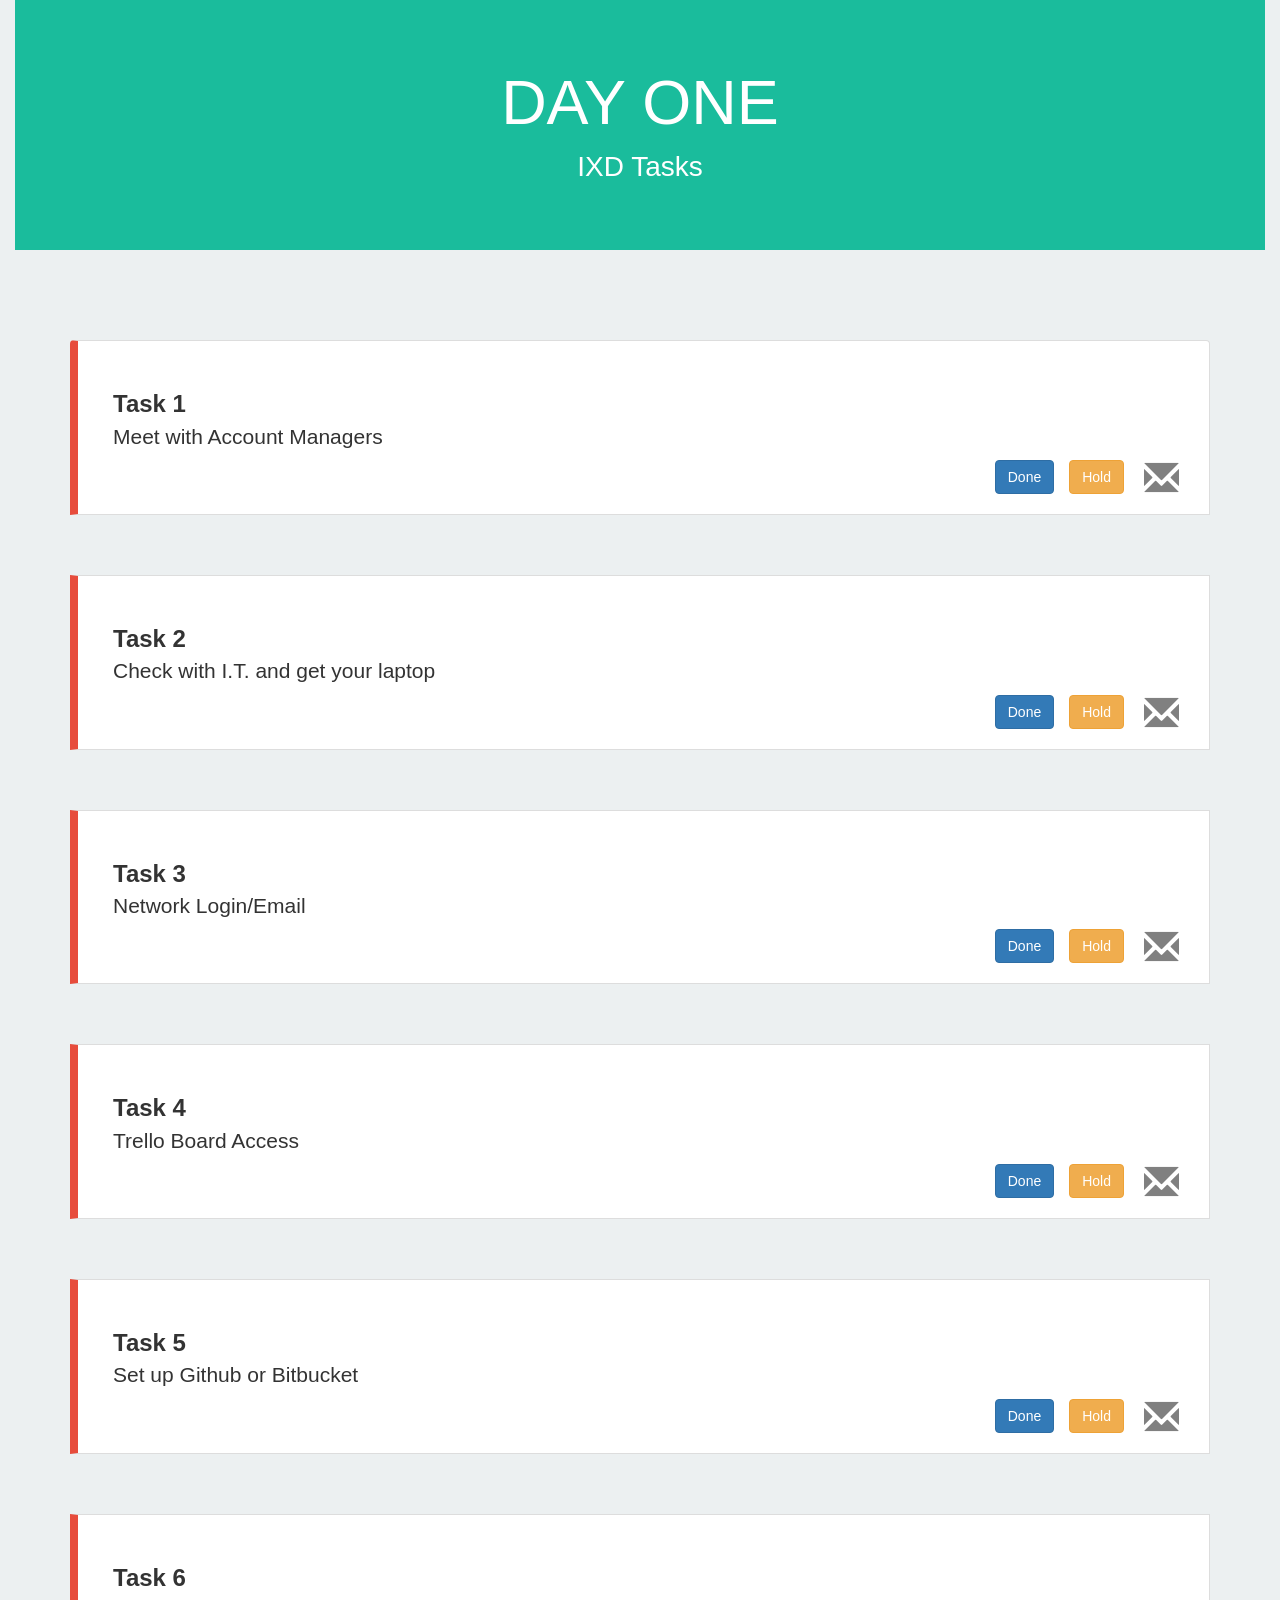
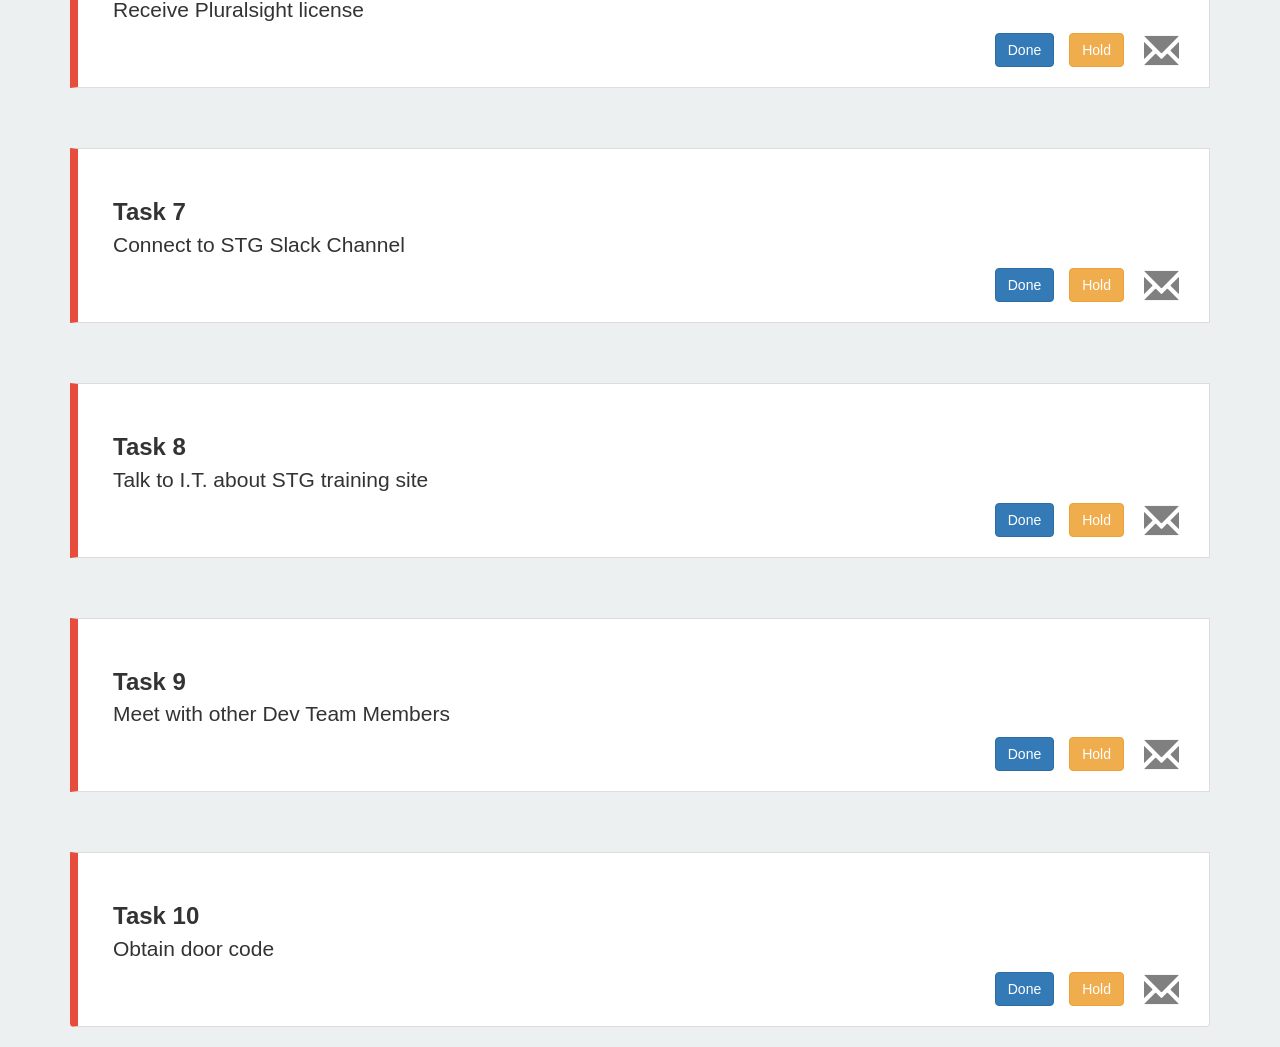
==== src/main/resources/public/TaskList1.html @ a4fdae67 "Added Tasks Pages. Changed add user button color." ====
<!DOCTYPE html>
<html lang="en">
<head>
    <meta charset="UTF-8">
    <title>Day One</title>
    <link rel="stylesheet" href="https://maxcdn.bootstrapcdn.com/bootstrap/3.3.7/css/bootstrap.min.css">
    <style>
        body {
            background-color: #ecf0f1;
        }
        .container-fluid .jumbotron {
            border-radius: 0;
        }
        .jumbotron {
            background-color: #1abc9c;
            color: #fff;
        }
        img {
            float: left;
            margin-right:15px;
            height: 50px;
            width: 50px;
        }
        .list-group, .jumbotron {
            /*box-shadow: 0px 1px 23px 2px rgba(0,0,0,0.34);*/
        }
        .list-group-item {
            border-left: 8px solid #e74c3c;
            margin-top: 60px;
            margin-bottom: 30px;
        }
        h3 {
            font-weight: bold;
        }
        .list-group-item h3 {
            margin: 40px 0 0 20px;
        }
        .list-group-item p {
            margin:  5px 0 10px 20px;
        }
        .btn {
            margin: 0 10px 10px 10px;
        }
        span {
            font-size: 35px;
            margin-left: 10px;
            margin-right: 15px;
            color: gray;
            cursor: pointer;
        }
    </style>
</head>
<body>
<div class="container-fluid">
    <div class="jumbotron text-center">
        <h1>DAY ONE</h1>
        <p style="font-size: 28px;">IXD Tasks</p>
    </div>
    <div class="container">
    <ul class="list-group">
        <li class="list-group-item clearfix">
            <!--<img class="img-responsive img-rounded" src="http://placehold.it/50/163a63" alt=""/>-->
            <h3 class="list-group-item-heading">Task 1</h3>
            <p class="list-group-item-text lead">
                Meet with Account Managers
                <br />
            </p>
            <div class="btn-toolbar pull-right" role="toolbar" aria-label="">
                <a href="#" class="btn btn-primary">Done</a>
                <a href="#" class="btn btn-warning">Hold</a>
                <span class="glyphicon glyphicon-envelope" aria-hidden="true"></span>
            </div>
        </li>
        <li class="list-group-item clearfix">
            <!--<img class="img-responsive img-rounded" src="http://placehold.it/50/163a63" alt=""/>-->
            <h3 class="list-group-item-heading">Task 2</h3>
            <p class="list-group-item-text lead">
                Check with I.T. and get your laptop
                <br />
            </p>
            <div class="btn-toolbar pull-right" role="toolbar" aria-label="">
                <a href="#" class="btn btn-primary">Done</a>
                <a href="#" class="btn btn-warning">Hold</a>
                <span class="glyphicon glyphicon-envelope" aria-hidden="true"></span>
            </div>
        </li>
        <li class="list-group-item clearfix">
            <!--<img class="img-responsive img-rounded" src="http://placehold.it/50/163a63" alt=""/>-->
            <h3 class="list-group-item-heading">Task 3</h3>
            <p class="list-group-item-text lead">
                Network Login/Email
                <br />
            </p>
            <div class="btn-toolbar pull-right" role="toolbar" aria-label="">
                <a href="#" class="btn btn-primary">Done</a>
                <a href="#" class="btn btn-warning">Hold</a>
                <span class="glyphicon glyphicon-envelope" aria-hidden="true"></span>
            </div>
        </li>
        <li class="list-group-item clearfix">
            <!--<img class="img-responsive img-rounded" src="http://placehold.it/50/163a63" alt=""/>-->
            <h3 class="list-group-item-heading">Task 4</h3>
            <p class="list-group-item-text lead">
                Trello Board Access
                <br />
            </p>
            <div class="btn-toolbar pull-right" role="toolbar" aria-label="">
                <a href="#" class="btn btn-primary">Done</a>
                <a href="#" class="btn btn-warning">Hold</a>
                <span class="glyphicon glyphicon-envelope" aria-hidden="true"></span>
            </div>
        </li>
        <li class="list-group-item clearfix">
            <!--<img class="img-responsive img-rounded" src="http://placehold.it/50/163a63" alt=""/>-->
            <h3 class="list-group-item-heading">Task 5</h3>
            <p class="list-group-item-text lead">
                Set up Github or Bitbucket
                <br />
            </p>
            <div class="btn-toolbar pull-right" role="toolbar" aria-label="">
                <a href="#" class="btn btn-primary">Done</a>
                <a href="#" class="btn btn-warning">Hold</a>
                <span class="glyphicon glyphicon-envelope" aria-hidden="true"></span>
            </div>
        </li>
        <li class="list-group-item clearfix">
            <!--<img class="img-responsive img-rounded" src="http://placehold.it/50/163a63" alt=""/>-->
            <h3 class="list-group-item-heading">Task 6</h3>
            <p class="list-group-item-text lead">
                Receive Pluralsight license
                <br />
            </p>
            <div class="btn-toolbar pull-right" role="toolbar" aria-label="">
                <a href="#" class="btn btn-primary">Done</a>
                <a href="#" class="btn btn-warning">Hold</a>
                <span class="glyphicon glyphicon-envelope" aria-hidden="true"></span>
            </div>
        </li>
        <li class="list-group-item clearfix">
            <!--<img class="img-responsive img-rounded" src="http://placehold.it/50/163a63" alt=""/>-->
            <h3 class="list-group-item-heading">Task 7</h3>
            <p class="list-group-item-text lead">
                Connect to STG Slack Channel
                <br />
            </p>
            <div class="btn-toolbar pull-right" role="toolbar" aria-label="">
                <a href="#" class="btn btn-primary">Done</a>
                <a href="#" class="btn btn-warning">Hold</a>
                <span class="glyphicon glyphicon-envelope" aria-hidden="true"></span>
            </div>
        </li>
        <li class="list-group-item clearfix">
            <!--<img class="img-responsive img-rounded" src="http://placehold.it/50/163a63" alt=""/>-->
            <h3 class="list-group-item-heading">Task 8</h3>
            <p class="list-group-item-text lead">
                Talk to I.T. about STG training site
                <br />
            </p>
            <div class="btn-toolbar pull-right" role="toolbar" aria-label="">
                <a href="#" class="btn btn-primary">Done</a>
                <a href="#" class="btn btn-warning">Hold</a>
                <span class="glyphicon glyphicon-envelope" aria-hidden="true"></span>
            </div>
        </li>
        <li class="list-group-item clearfix">
            <!--<img class="img-responsive img-rounded" src="http://placehold.it/50/163a63" alt=""/>-->
            <h3 class="list-group-item-heading">Task 9</h3>
            <p class="list-group-item-text lead">
                Meet with other Dev Team Members
                <br />
            </p>
            <div class="btn-toolbar pull-right" role="toolbar" aria-label="">
                <a href="#" class="btn btn-primary">Done</a>
                <a href="#" class="btn btn-warning">Hold</a>
                <span class="glyphicon glyphicon-envelope" aria-hidden="true"></span>
            </div>
        </li>
        <li class="list-group-item clearfix">
            <!--<img class="img-responsive img-rounded" src="http://placehold.it/50/163a63" alt=""/>-->
            <h3 class="list-group-item-heading">Task 10</h3>
            <p class="list-group-item-text lead">
                Obtain door code
                <br />
            </p>
            <div class="btn-toolbar pull-right" role="toolbar" aria-label="">
                <a href="#" class="btn btn-primary">Done</a>
                <a href="#" class="btn btn-warning">Hold</a>
                <span class="glyphicon glyphicon-envelope" aria-hidden="true"></span>
            </div>
        </li>
    </ul>
    </div>
</div>
</body>
</html>
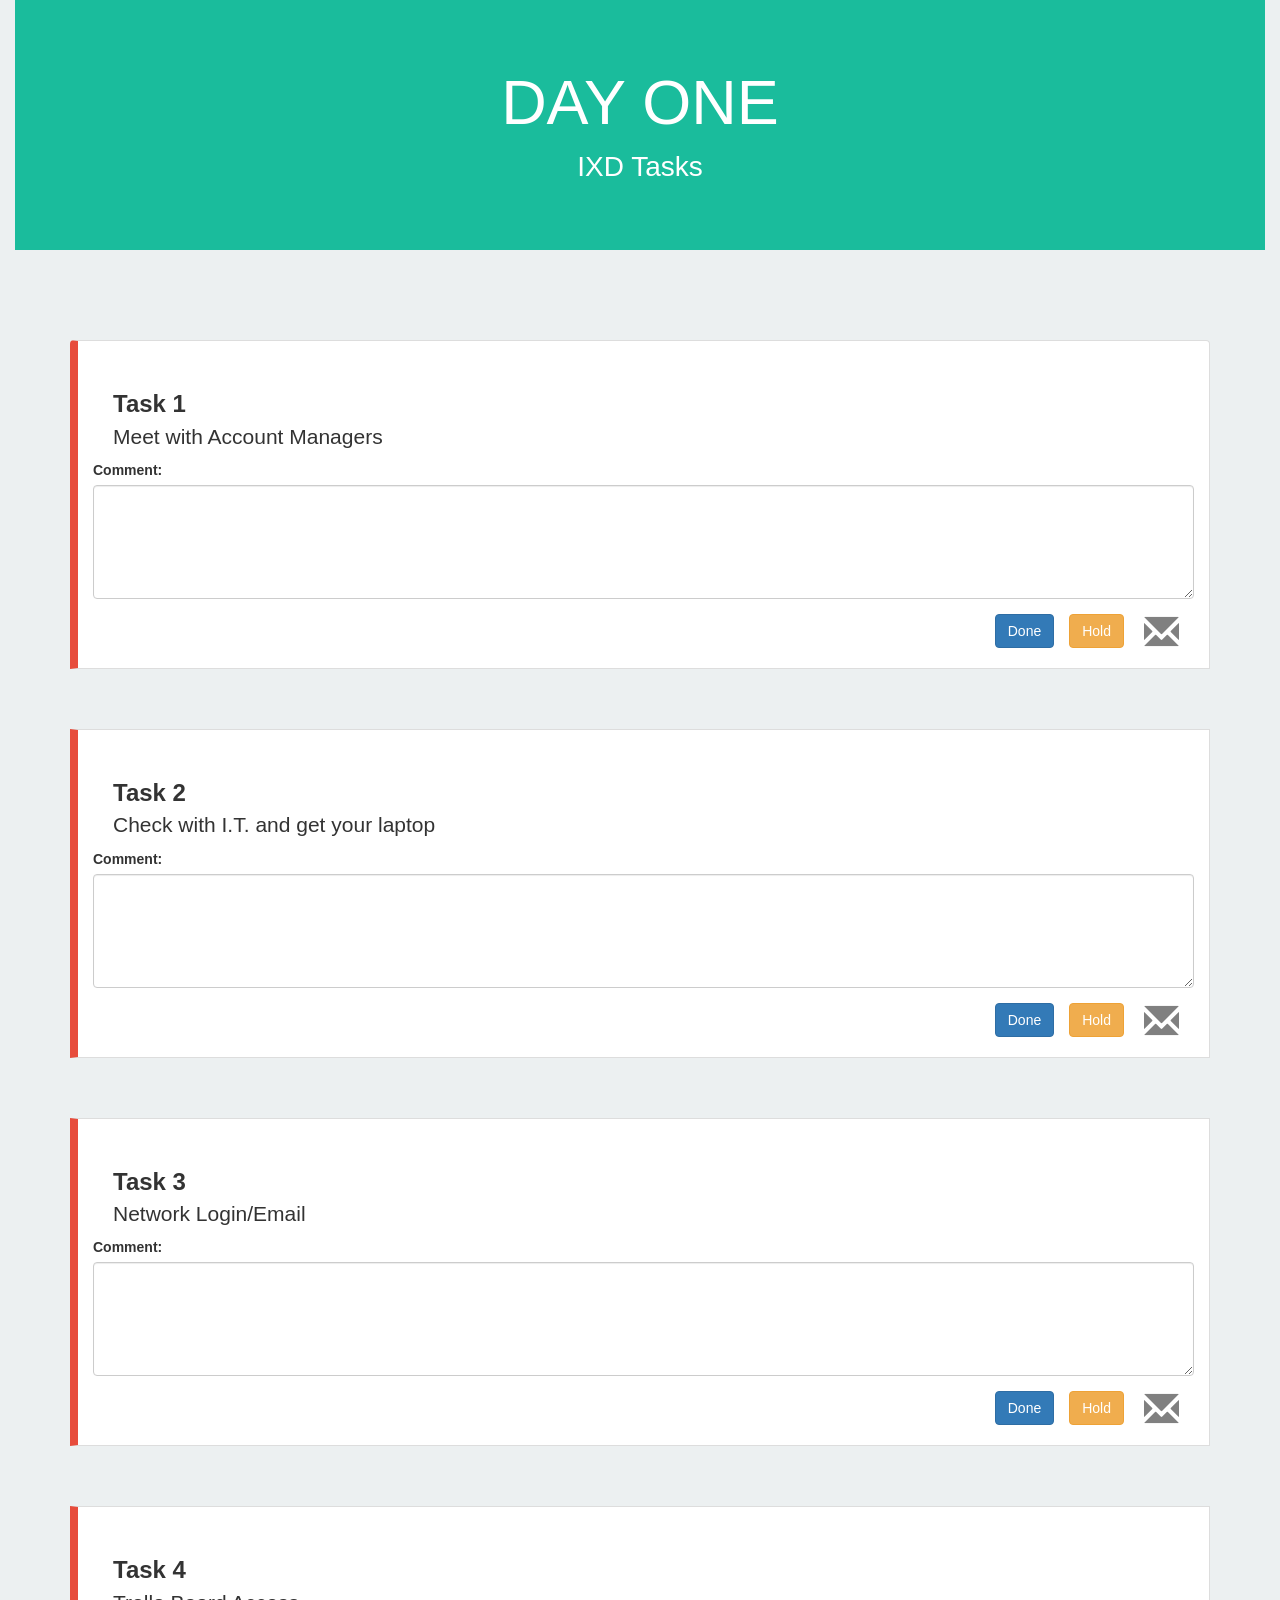
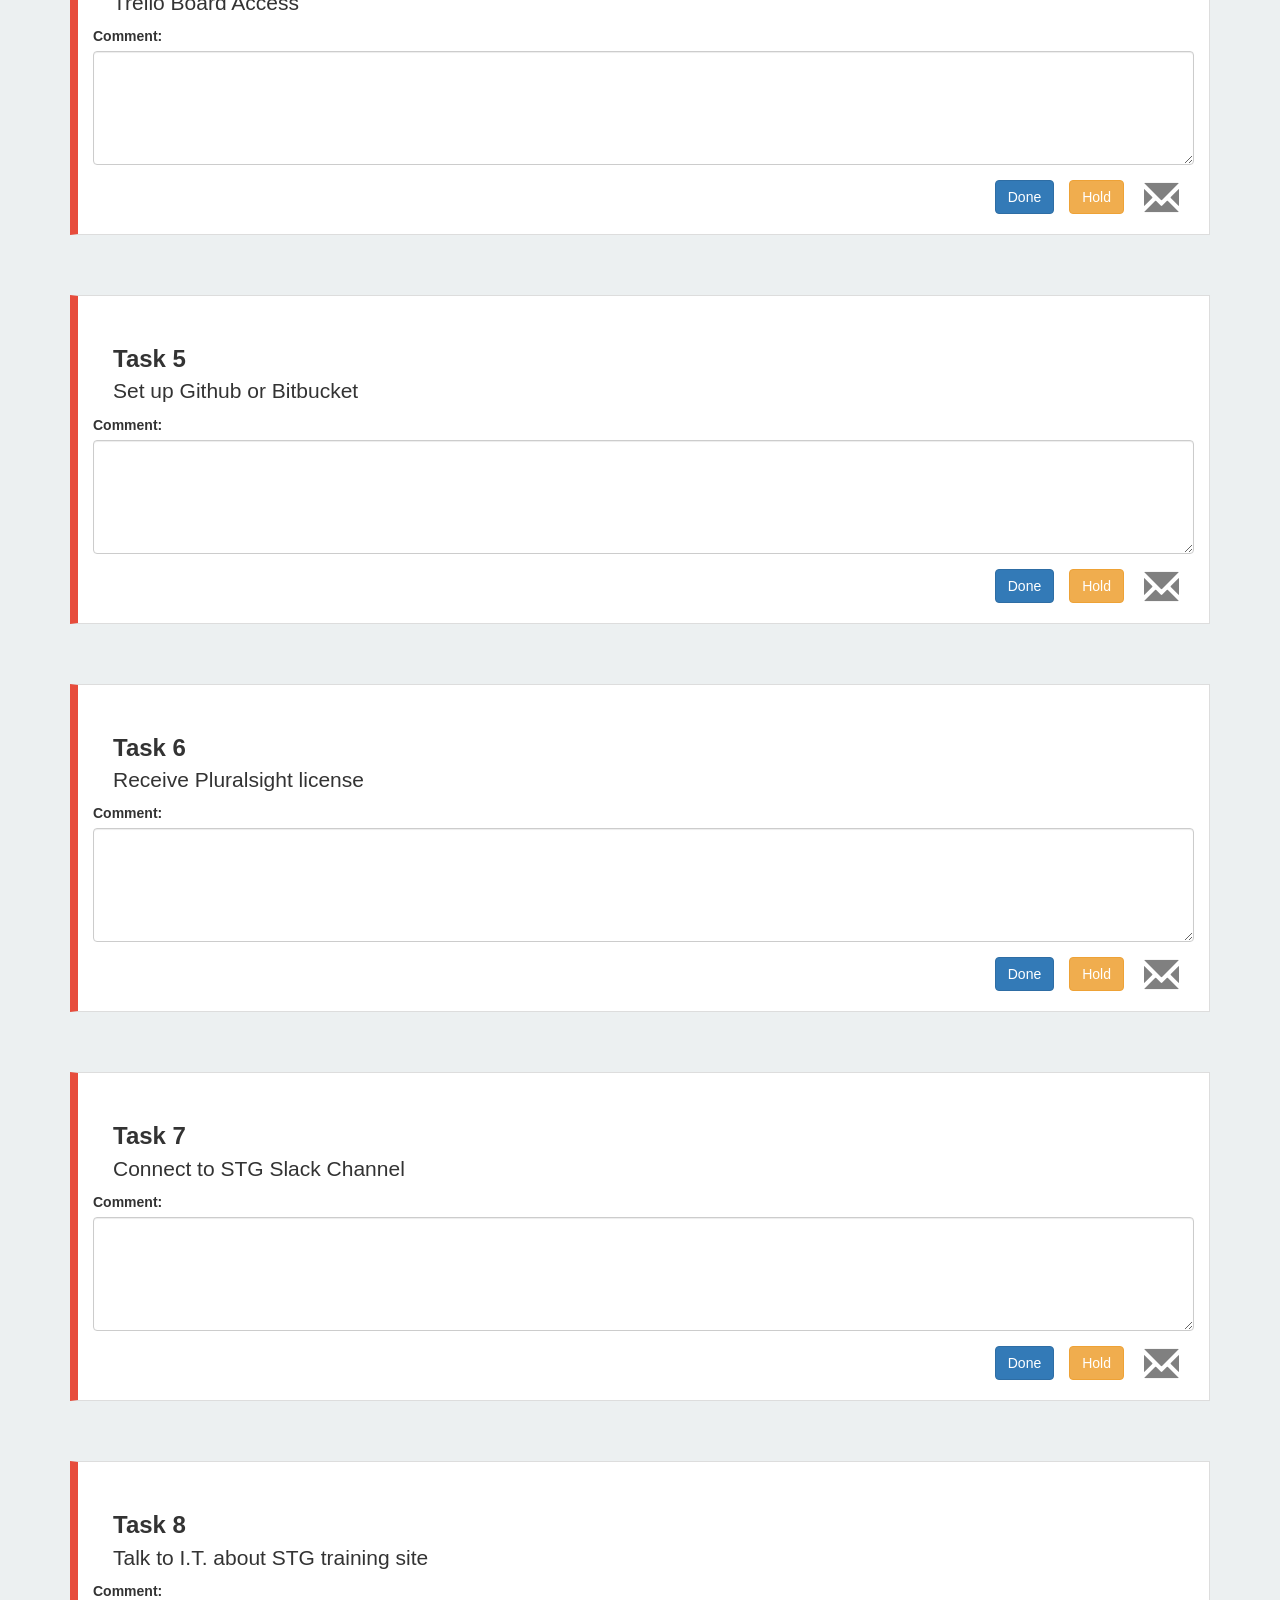
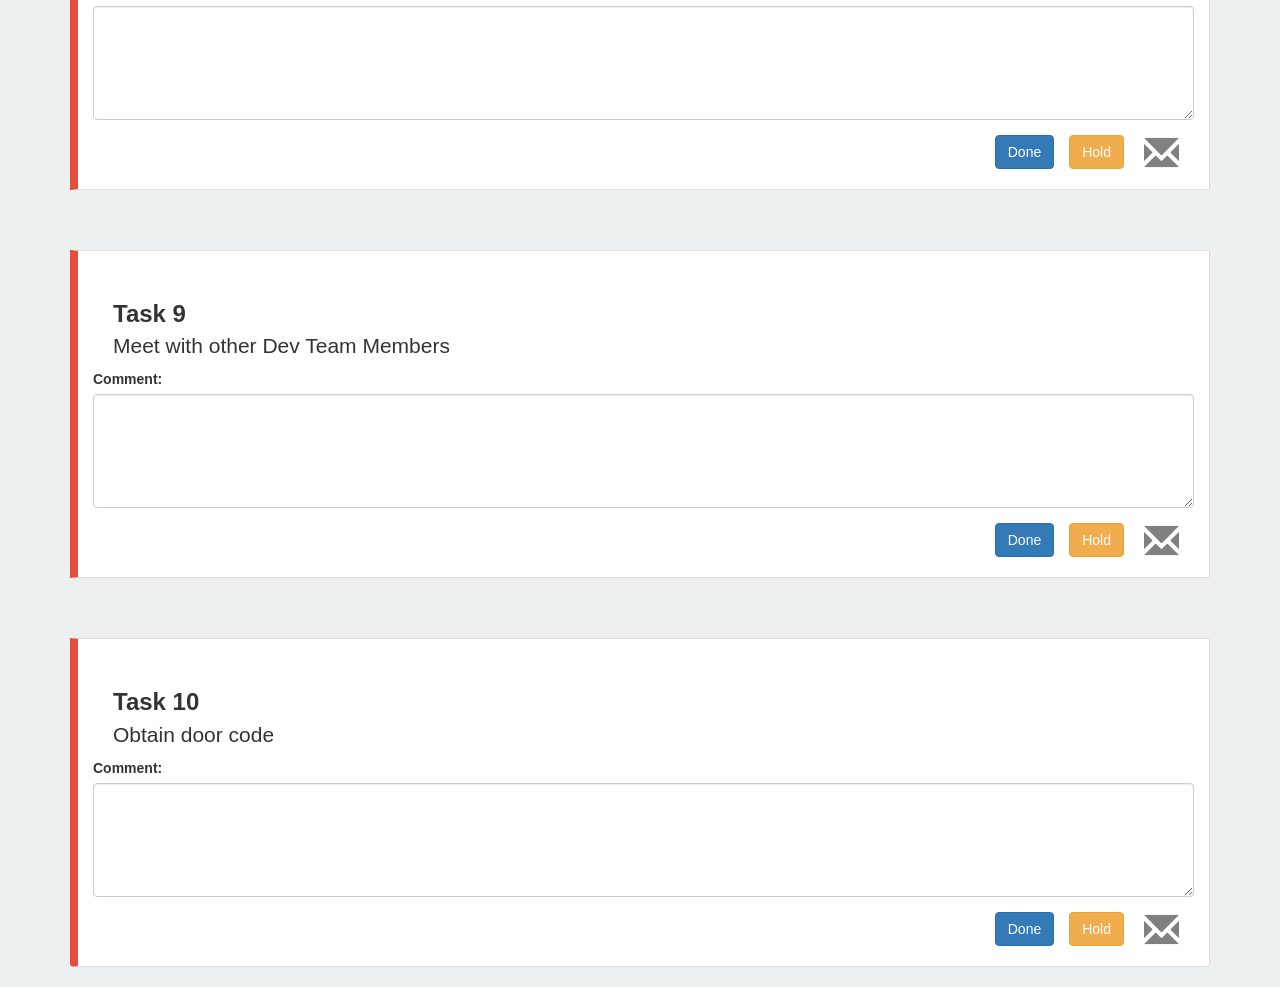
==== commit 259e49b5: "Added Tasks Pages. Changed add user button color." ====
--- a/src/main/resources/public/TaskList1.html
+++ b/src/main/resources/public/TaskList1.html
@@ -48,6 +48,7 @@
             color: gray;
             cursor: pointer;
         }
+
     </style>
 </head>
 <body>
@@ -64,6 +65,10 @@
             <p class="list-group-item-text lead">
                 Meet with Account Managers
                 <br />
+            <div class="form-group">
+                <label for="comment">Comment:</label>
+                <textarea class="form-control" rows="5" id="comment"></textarea>
+            </div>
             </p>
             <div class="btn-toolbar pull-right" role="toolbar" aria-label="">
                 <a href="#" class="btn btn-primary">Done</a>
@@ -77,6 +82,10 @@
             <p class="list-group-item-text lead">
                 Check with I.T. and get your laptop
                 <br />
+            <div class="form-group">
+                <label for="comment">Comment:</label>
+                <textarea class="form-control" rows="5" id="comment"></textarea>
+            </div>
             </p>
             <div class="btn-toolbar pull-right" role="toolbar" aria-label="">
                 <a href="#" class="btn btn-primary">Done</a>
@@ -90,6 +99,10 @@
             <p class="list-group-item-text lead">
                 Network Login/Email
                 <br />
+            <div class="form-group">
+                <label for="comment">Comment:</label>
+                <textarea class="form-control" rows="5" id="comment"></textarea>
+            </div>
             </p>
             <div class="btn-toolbar pull-right" role="toolbar" aria-label="">
                 <a href="#" class="btn btn-primary">Done</a>
@@ -103,6 +116,10 @@
             <p class="list-group-item-text lead">
                 Trello Board Access
                 <br />
+            <div class="form-group">
+                <label for="comment">Comment:</label>
+                <textarea class="form-control" rows="5" id="comment"></textarea>
+            </div>
             </p>
             <div class="btn-toolbar pull-right" role="toolbar" aria-label="">
                 <a href="#" class="btn btn-primary">Done</a>
@@ -116,6 +133,10 @@
             <p class="list-group-item-text lead">
                 Set up Github or Bitbucket
                 <br />
+            <div class="form-group">
+                <label for="comment">Comment:</label>
+                <textarea class="form-control" rows="5" id="comment"></textarea>
+            </div>
             </p>
             <div class="btn-toolbar pull-right" role="toolbar" aria-label="">
                 <a href="#" class="btn btn-primary">Done</a>
@@ -129,6 +150,10 @@
             <p class="list-group-item-text lead">
                 Receive Pluralsight license
                 <br />
+            <div class="form-group">
+                <label for="comment">Comment:</label>
+                <textarea class="form-control" rows="5" id="comment"></textarea>
+            </div>
             </p>
             <div class="btn-toolbar pull-right" role="toolbar" aria-label="">
                 <a href="#" class="btn btn-primary">Done</a>
@@ -142,6 +167,10 @@
             <p class="list-group-item-text lead">
                 Connect to STG Slack Channel
                 <br />
+            <div class="form-group">
+                <label for="comment">Comment:</label>
+                <textarea class="form-control" rows="5" id="comment"></textarea>
+            </div>
             </p>
             <div class="btn-toolbar pull-right" role="toolbar" aria-label="">
                 <a href="#" class="btn btn-primary">Done</a>
@@ -155,6 +184,10 @@
             <p class="list-group-item-text lead">
                 Talk to I.T. about STG training site
                 <br />
+            <div class="form-group">
+                <label for="comment">Comment:</label>
+                <textarea class="form-control" rows="5" id="comment"></textarea>
+            </div>
             </p>
             <div class="btn-toolbar pull-right" role="toolbar" aria-label="">
                 <a href="#" class="btn btn-primary">Done</a>
@@ -168,6 +201,10 @@
             <p class="list-group-item-text lead">
                 Meet with other Dev Team Members
                 <br />
+            <div class="form-group">
+                <label for="comment">Comment:</label>
+                <textarea class="form-control" rows="5" id="comment"></textarea>
+            </div>
             </p>
             <div class="btn-toolbar pull-right" role="toolbar" aria-label="">
                 <a href="#" class="btn btn-primary">Done</a>
@@ -181,6 +218,10 @@
             <p class="list-group-item-text lead">
                 Obtain door code
                 <br />
+            <div class="form-group">
+                <label for="comment">Comment:</label>
+                <textarea class="form-control" rows="5" id="comment"></textarea>
+            </div>
             </p>
             <div class="btn-toolbar pull-right" role="toolbar" aria-label="">
                 <a href="#" class="btn btn-primary">Done</a>
